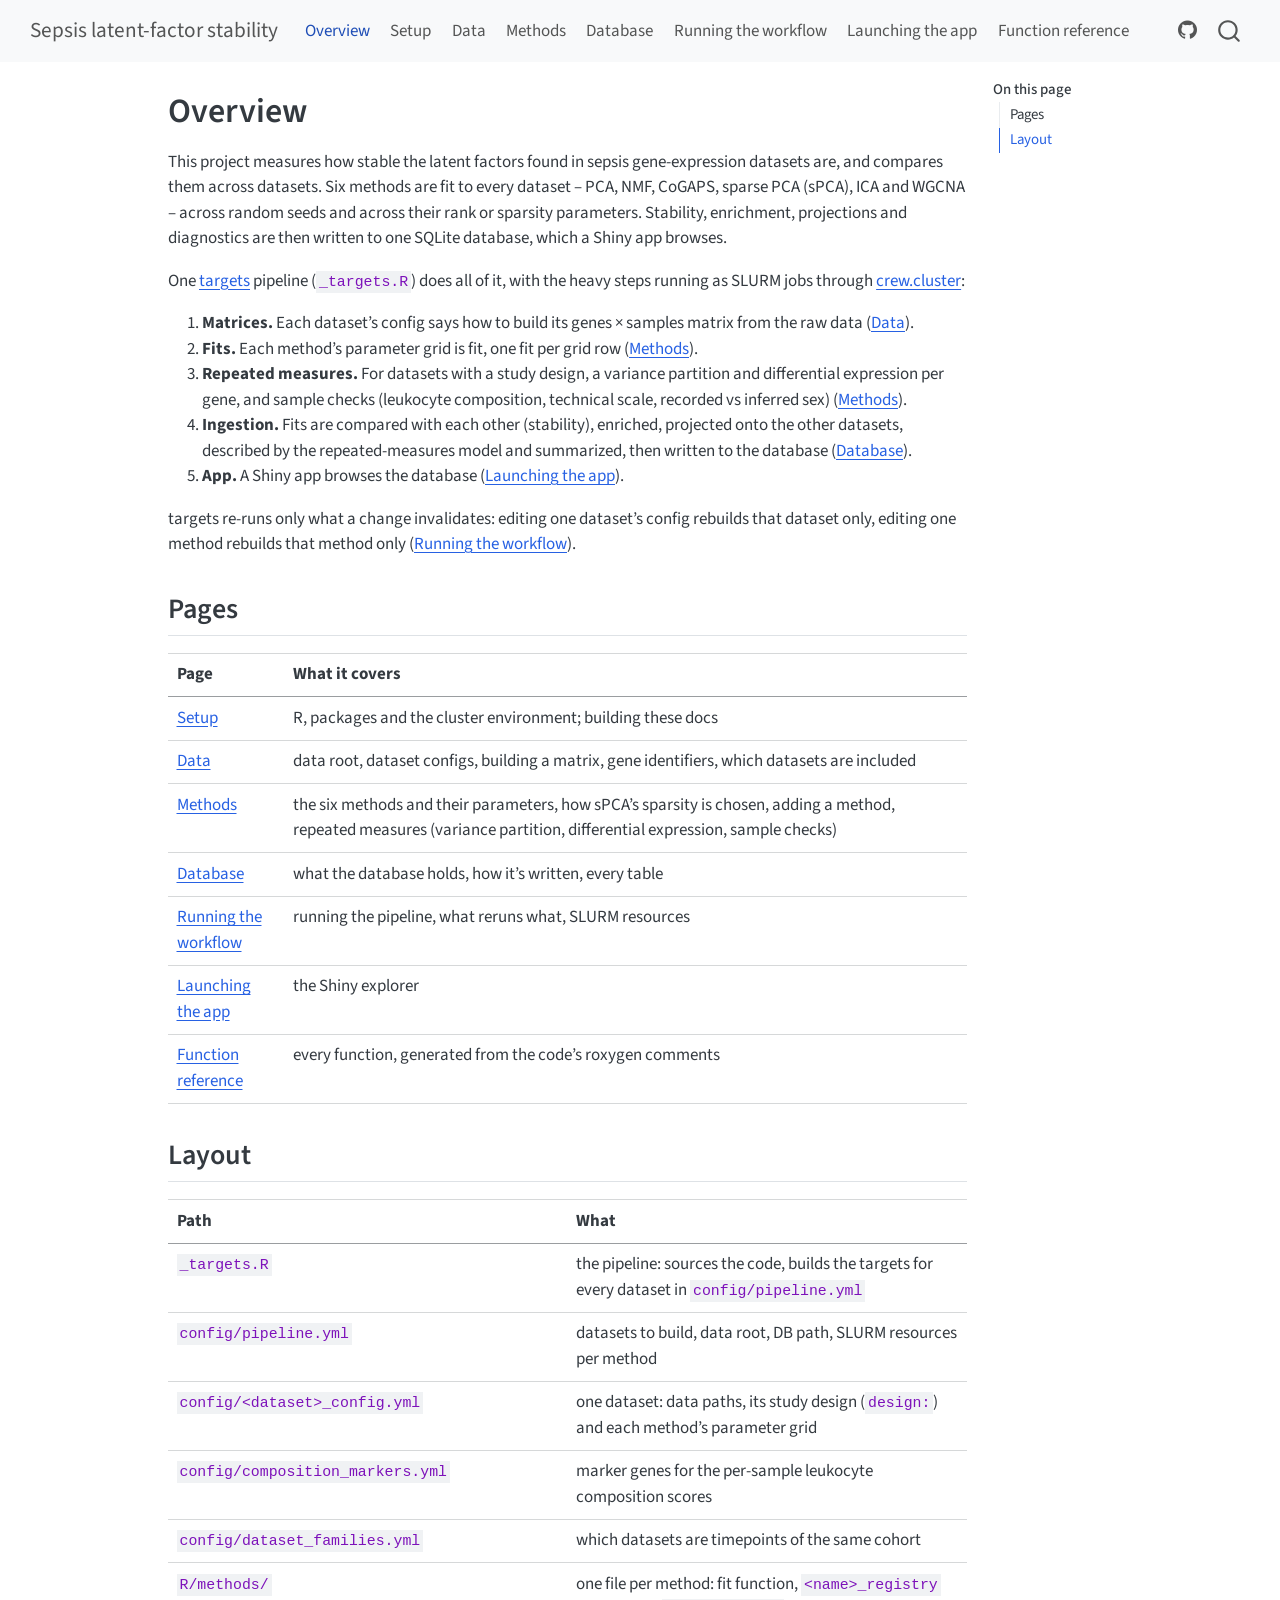
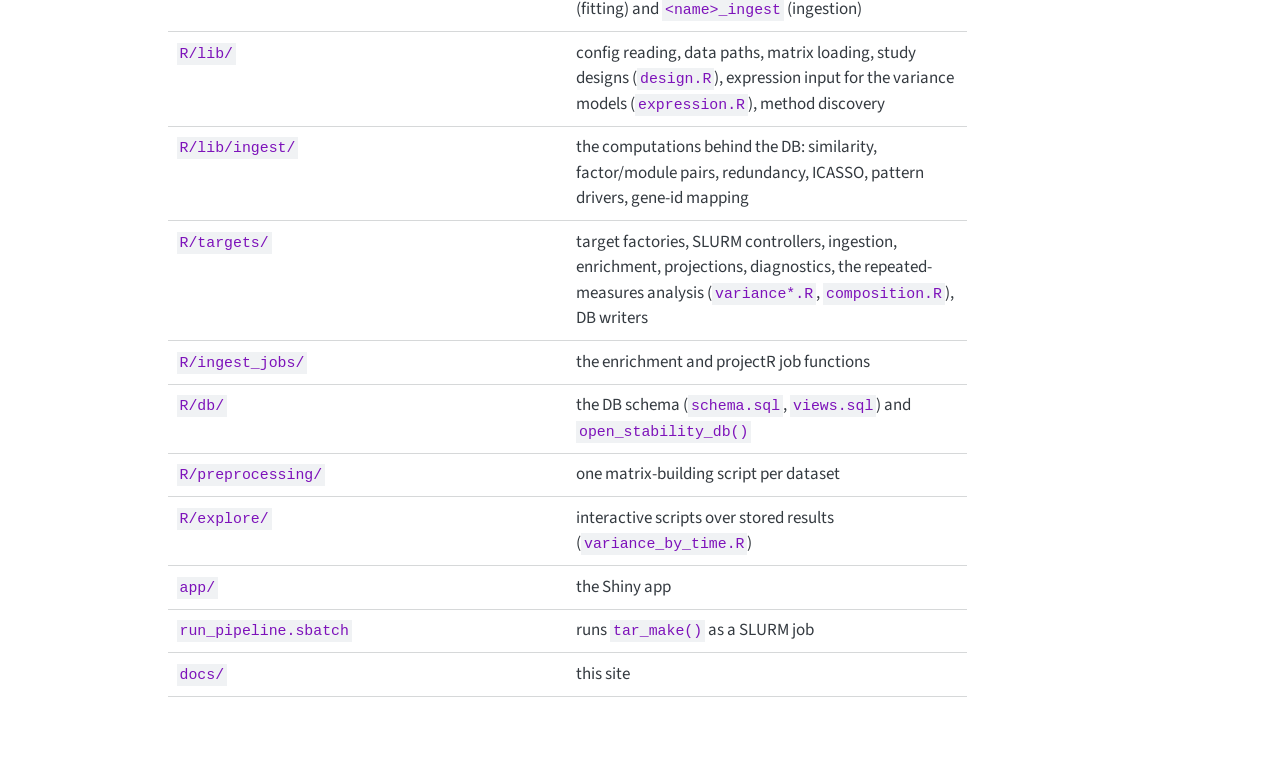
==== index.html @ 595297c4 "Built site for gh-pages" ====
<!DOCTYPE html>
<html xmlns="http://www.w3.org/1999/xhtml" lang="en" xml:lang="en"><head>

<meta charset="utf-8">
<meta name="generator" content="quarto-1.10.19">

<meta name="viewport" content="width=device-width, initial-scale=1.0, user-scalable=yes">


<title>Overview – Sepsis latent-factor stability</title>
<style>
/* Default styles provided by pandoc.
** See https://pandoc.org/MANUAL.html#variables-for-html for config info.
*/
span.smallcaps{font-variant: small-caps;}
div.columns{display: flex; gap: 1.5em;}
div.column{flex: auto;}
@media screen {
div.columns{gap: min(4vw, 1.5em);}
div.column{overflow-x: auto;}
}
div.hanging-indent{margin-left: 1.5em; text-indent: -1.5em;}
ul.task-list{list-style: none;}
ul.task-list li input[type="checkbox"] {
  width: 0.8em;
  margin: 0 0.8em 0.2em -1em; /* quarto-specific, see https://github.com/quarto-dev/quarto-cli/issues/4556 */ 
  vertical-align: middle;
}
</style>


<script src="site_libs/quarto-nav/quarto-nav.js"></script>
<script src="site_libs/quarto-nav/headroom.min.js"></script>
<script src="site_libs/clipboard/clipboard.min.js"></script>
<script src="site_libs/quarto-search/autocomplete.umd.js"></script>
<script src="site_libs/quarto-search/fuse.min.js"></script>
<script src="site_libs/quarto-search/quarto-search.js"></script>
<meta name="quarto:offset" content="./">
<script src="site_libs/quarto-html/quarto.js" type="module"></script>
<script src="site_libs/quarto-html/tabsets/tabsets.js" type="module"></script>
<script src="site_libs/quarto-html/popper.min.js"></script>
<script src="site_libs/quarto-html/tippy.umd.min.js"></script>
<script src="site_libs/quarto-html/anchor.min.js"></script>
<link href="site_libs/quarto-html/tippy.css" rel="stylesheet">
<link href="site_libs/quarto-html/quarto-syntax-highlighting-bf27225e3a48a9273f3daa8f8e829971.css" rel="stylesheet" id="quarto-text-highlighting-styles">
<script src="site_libs/bootstrap/bootstrap.min.js"></script>
<link href="site_libs/bootstrap/bootstrap-icons.css" rel="stylesheet">
<link href="site_libs/bootstrap/bootstrap-bdb270e355756caa14f105f278139700.min.css" rel="stylesheet" append-hash="true" id="quarto-bootstrap" data-mode="light">
<script id="quarto-search-options" type="application/json">{
  "location": "navbar",
  "copy-button": false,
  "collapse-after": 3,
  "panel-placement": "end",
  "type": "overlay",
  "limit": 50,
  "keyboard-shortcut": [
    "f",
    "/",
    "s"
  ],
  "show-item-context": false,
  "language": {
    "search-no-results-text": "No results",
    "search-matching-documents-text": "matching documents",
    "search-copy-link-title": "Copy link to search",
    "search-hide-matches-text": "Hide additional matches",
    "search-more-match-text": "more match in this document",
    "search-more-matches-text": "more matches in this document",
    "search-clear-button-title": "Clear",
    "search-text-placeholder": "",
    "search-detached-cancel-button-title": "Cancel",
    "search-submit-button-title": "Submit",
    "search-label": "Search"
  }
}</script>


</head>

<body class="nav-fixed quarto-light">

<div id="quarto-search-results"></div>
  <header id="quarto-header" class="headroom fixed-top">
    <nav class="navbar navbar-expand-lg " data-bs-theme="dark">
      <div class="navbar-container container-fluid">
      <div class="navbar-brand-container mx-auto">
    <a class="navbar-brand" href="./index.html">
    <span class="navbar-title">Sepsis latent-factor stability</span>
    </a>
  </div>
            <div id="quarto-search" class="" title="Search"></div>
          <button class="navbar-toggler" type="button" data-bs-toggle="collapse" data-bs-target="#navbarCollapse" aria-controls="navbarCollapse" role="menu" aria-expanded="false" aria-label="Toggle navigation" onclick="if (window.quartoToggleHeadroom) { window.quartoToggleHeadroom(); }">
  <span class="navbar-toggler-icon"></span>
</button>
          <div class="collapse navbar-collapse" id="navbarCollapse">
            <ul class="navbar-nav navbar-nav-scroll me-auto">
  <li class="nav-item">
    <a class="nav-link active" href="./index.html" aria-current="page"> 
<span class="menu-text">Overview</span></a>
  </li>  
  <li class="nav-item">
    <a class="nav-link" href="./setup.html"> 
<span class="menu-text">Setup</span></a>
  </li>  
  <li class="nav-item">
    <a class="nav-link" href="./data.html"> 
<span class="menu-text">Data</span></a>
  </li>  
  <li class="nav-item">
    <a class="nav-link" href="./methods.html"> 
<span class="menu-text">Methods</span></a>
  </li>  
  <li class="nav-item">
    <a class="nav-link" href="./database.html"> 
<span class="menu-text">Database</span></a>
  </li>  
  <li class="nav-item">
    <a class="nav-link" href="./workflow.html"> 
<span class="menu-text">Running the workflow</span></a>
  </li>  
  <li class="nav-item">
    <a class="nav-link" href="./app.html"> 
<span class="menu-text">Launching the app</span></a>
  </li>  
  <li class="nav-item">
    <a class="nav-link" href="./reference.html"> 
<span class="menu-text">Function reference</span></a>
  </li>  
</ul>
            <ul class="navbar-nav navbar-nav-scroll ms-auto">
  <li class="nav-item compact">
    <a class="nav-link" href="https://github.com/cmatKhan/sepsis_latent_factor_eda"> <i class="bi bi-github" role="img" aria-label="GitHub">
</i> 
<span class="menu-text"></span></a>
  </li>  
</ul>
          </div> <!-- /navcollapse -->
            <div class="quarto-navbar-tools">
</div>
      </div> <!-- /container-fluid -->
    </nav>
</header>
<!-- content -->
<div id="quarto-content" class="quarto-container page-columns page-rows-contents page-layout-article page-navbar">
<!-- sidebar -->
<!-- margin-sidebar -->
    <div id="quarto-margin-sidebar" class="sidebar margin-sidebar">
        <nav id="TOC" role="doc-toc" class="toc-active">
    <h2 id="toc-title">On this page</h2>
   
  <ul>
  <li><a href="#pages" id="toc-pages" class="nav-link active" data-scroll-target="#pages">Pages</a></li>
  <li><a href="#layout" id="toc-layout" class="nav-link" data-scroll-target="#layout">Layout</a></li>
  </ul>
</nav>
    </div>
<!-- main -->
<main class="content" id="quarto-document-content">

<header id="title-block-header" class="quarto-title-block default">
<div class="quarto-title">
<h1 class="title">Overview</h1>
</div>



<div class="quarto-title-meta">

    
  
    
  </div>
  


</header>


<p>This project measures how stable the latent factors found in sepsis gene-expression datasets are, and compares them across datasets. Six methods are fit to every dataset – PCA, NMF, CoGAPS, sparse PCA (sPCA), ICA and WGCNA – across random seeds and across their rank or sparsity parameters. Stability, enrichment, projections and diagnostics are then written to one SQLite database, which a Shiny app browses.</p>
<p>One <a href="https://books.ropensci.org/targets/">targets</a> pipeline (<code>_targets.R</code>) does all of it, with the heavy steps running as SLURM jobs through <a href="https://wlandau.github.io/crew.cluster/">crew.cluster</a>:</p>
<ol type="1">
<li><strong>Matrices.</strong> Each dataset’s config says how to build its genes × samples matrix from the raw data (<a href="./data.html">Data</a>).</li>
<li><strong>Fits.</strong> Each method’s parameter grid is fit, one fit per grid row (<a href="./methods.html">Methods</a>).</li>
<li><strong>Repeated measures.</strong> For datasets with a study design, a variance partition and differential expression per gene, and sample checks (leukocyte composition, technical scale, recorded vs inferred sex) (<a href="./methods.html">Methods</a>).</li>
<li><strong>Ingestion.</strong> Fits are compared with each other (stability), enriched, projected onto the other datasets, described by the repeated-measures model and summarized, then written to the database (<a href="./database.html">Database</a>).</li>
<li><strong>App.</strong> A Shiny app browses the database (<a href="./app.html">Launching the app</a>).</li>
</ol>
<p>targets re-runs only what a change invalidates: editing one dataset’s config rebuilds that dataset only, editing one method rebuilds that method only (<a href="./workflow.html">Running the workflow</a>).</p>
<section id="pages" class="level2">
<h2 class="anchored" data-anchor-id="pages">Pages</h2>
<table class="caption-top table">
<thead>
<tr class="header">
<th>Page</th>
<th>What it covers</th>
</tr>
</thead>
<tbody>
<tr class="odd">
<td><a href="./setup.html">Setup</a></td>
<td>R, packages and the cluster environment; building these docs</td>
</tr>
<tr class="even">
<td><a href="./data.html">Data</a></td>
<td>data root, dataset configs, building a matrix, gene identifiers, which datasets are included</td>
</tr>
<tr class="odd">
<td><a href="./methods.html">Methods</a></td>
<td>the six methods and their parameters, how sPCA’s sparsity is chosen, adding a method, repeated measures (variance partition, differential expression, sample checks)</td>
</tr>
<tr class="even">
<td><a href="./database.html">Database</a></td>
<td>what the database holds, how it’s written, every table</td>
</tr>
<tr class="odd">
<td><a href="./workflow.html">Running the workflow</a></td>
<td>running the pipeline, what reruns what, SLURM resources</td>
</tr>
<tr class="even">
<td><a href="./app.html">Launching the app</a></td>
<td>the Shiny explorer</td>
</tr>
<tr class="odd">
<td><a href="./reference.html">Function reference</a></td>
<td>every function, generated from the code’s roxygen comments</td>
</tr>
</tbody>
</table>
</section>
<section id="layout" class="level2">
<h2 class="anchored" data-anchor-id="layout">Layout</h2>
<table class="caption-top table">
<colgroup>
<col style="width: 50%">
<col style="width: 50%">
</colgroup>
<thead>
<tr class="header">
<th>Path</th>
<th>What</th>
</tr>
</thead>
<tbody>
<tr class="odd">
<td><code>_targets.R</code></td>
<td>the pipeline: sources the code, builds the targets for every dataset in <code>config/pipeline.yml</code></td>
</tr>
<tr class="even">
<td><code>config/pipeline.yml</code></td>
<td>datasets to build, data root, DB path, SLURM resources per method</td>
</tr>
<tr class="odd">
<td><code>config/&lt;dataset&gt;_config.yml</code></td>
<td>one dataset: data paths, its study design (<code>design:</code>) and each method’s parameter grid</td>
</tr>
<tr class="even">
<td><code>config/composition_markers.yml</code></td>
<td>marker genes for the per-sample leukocyte composition scores</td>
</tr>
<tr class="odd">
<td><code>config/dataset_families.yml</code></td>
<td>which datasets are timepoints of the same cohort</td>
</tr>
<tr class="even">
<td><code>R/methods/</code></td>
<td>one file per method: fit function, <code>&lt;name&gt;_registry</code> (fitting) and <code>&lt;name&gt;_ingest</code> (ingestion)</td>
</tr>
<tr class="odd">
<td><code>R/lib/</code></td>
<td>config reading, data paths, matrix loading, study designs (<code>design.R</code>), expression input for the variance models (<code>expression.R</code>), method discovery</td>
</tr>
<tr class="even">
<td><code>R/lib/ingest/</code></td>
<td>the computations behind the DB: similarity, factor/module pairs, redundancy, ICASSO, pattern drivers, gene-id mapping</td>
</tr>
<tr class="odd">
<td><code>R/targets/</code></td>
<td>target factories, SLURM controllers, ingestion, enrichment, projections, diagnostics, the repeated-measures analysis (<code>variance*.R</code>, <code>composition.R</code>), DB writers</td>
</tr>
<tr class="even">
<td><code>R/ingest_jobs/</code></td>
<td>the enrichment and projectR job functions</td>
</tr>
<tr class="odd">
<td><code>R/db/</code></td>
<td>the DB schema (<code>schema.sql</code>, <code>views.sql</code>) and <code>open_stability_db()</code></td>
</tr>
<tr class="even">
<td><code>R/preprocessing/</code></td>
<td>one matrix-building script per dataset</td>
</tr>
<tr class="odd">
<td><code>R/explore/</code></td>
<td>interactive scripts over stored results (<code>variance_by_time.R</code>)</td>
</tr>
<tr class="even">
<td><code>app/</code></td>
<td>the Shiny app</td>
</tr>
<tr class="odd">
<td><code>run_pipeline.sbatch</code></td>
<td>runs <code>tar_make()</code> as a SLURM job</td>
</tr>
<tr class="even">
<td><code>docs/</code></td>
<td>this site</td>
</tr>
</tbody>
</table>


</section>

</main> <!-- /main -->
<script id="quarto-html-after-body" type="application/javascript">
  window.document.addEventListener("DOMContentLoaded", function (event) {
    const icon = "";
    const anchorJS = new window.AnchorJS();
    anchorJS.options = {
      placement: 'right',
      icon: icon
    };
    anchorJS.add('.anchored');
    const isCodeAnnotation = (el) => {
      for (const clz of el.classList) {
        if (clz.startsWith('code-annotation-')) {                     
          return true;
        }
      }
      return false;
    }
    const onCopySuccess = function(e) {
      // button target
      const button = e.trigger;
      // don't keep focus
      button.blur();
      // flash "checked"
      button.classList.add('code-copy-button-checked');
      var currentTitle = button.getAttribute("title");
      button.setAttribute("title", "Copied!");
      let tooltip;
      if (window.bootstrap) {
        button.setAttribute("data-bs-toggle", "tooltip");
        button.setAttribute("data-bs-placement", "left");
        button.setAttribute("data-bs-title", "Copied!");
        tooltip = new bootstrap.Tooltip(button, 
          { trigger: "manual", 
            customClass: "code-copy-button-tooltip",
            offset: [0, -8]});
        tooltip.show();    
      }
      setTimeout(function() {
        if (tooltip) {
          tooltip.hide();
          button.removeAttribute("data-bs-title");
          button.removeAttribute("data-bs-toggle");
          button.removeAttribute("data-bs-placement");
        }
        button.setAttribute("title", currentTitle);
        button.classList.remove('code-copy-button-checked');
      }, 1000);
      // clear code selection
      e.clearSelection();
    }
    const getTextToCopy = function(trigger) {
      const outerScaffold = trigger.parentElement.cloneNode(true);
      const codeEl = outerScaffold.querySelector('code');
      for (const childEl of codeEl.children) {
        if (isCodeAnnotation(childEl)) {
          childEl.remove();
        }
      }
      return codeEl.innerText;
    }
    const clipboard = new window.ClipboardJS('.code-copy-button:not([data-in-quarto-modal])', {
      text: getTextToCopy
    });
    clipboard.on('success', onCopySuccess);
    if (window.document.getElementById('quarto-embedded-source-code-modal')) {
      const clipboardModal = new window.ClipboardJS('.code-copy-button[data-in-quarto-modal]', {
        text: getTextToCopy,
        container: window.document.getElementById('quarto-embedded-source-code-modal')
      });
      clipboardModal.on('success', onCopySuccess);
    }
      var localhostRegex = new RegExp(/^(?:http|https):\/\/localhost\:?[0-9]*\//);
      var mailtoRegex = new RegExp(/^mailto:/);
        var filterRegex = new RegExp("https:\/\/cmatkhan\.github\.io\/sepsis_latent_factor_eda\/");
      var isInternal = (href) => {
          return filterRegex.test(href) || localhostRegex.test(href) || mailtoRegex.test(href);
      }
      // Inspect non-navigation links and adorn them if external
     var links = window.document.querySelectorAll('a[href]:not(.nav-link):not(.navbar-brand):not(.toc-action):not(.sidebar-link):not(.sidebar-item-toggle):not(.pagination-link):not(.no-external):not([aria-hidden]):not(.dropdown-item):not(.quarto-navigation-tool):not(.about-link)');
      for (var i=0; i<links.length; i++) {
        const link = links[i];
        if (!isInternal(link.href)) {
          // undo the damage that might have been done by quarto-nav.js in the case of
          // links that we want to consider external
          if (link.dataset.originalHref !== undefined) {
            link.href = link.dataset.originalHref;
          }
        }
      }
    function tippyHover(el, contentFn, onTriggerFn, onUntriggerFn) {
      const config = {
        allowHTML: true,
        maxWidth: 500,
        delay: 100,
        arrow: false,
        appendTo: function(el) {
            return el.parentElement;
        },
        interactive: true,
        interactiveBorder: 10,
        theme: 'quarto',
        placement: 'bottom-start',
      };
      if (contentFn) {
        config.content = contentFn;
      }
      if (onTriggerFn) {
        config.onTrigger = onTriggerFn;
      }
      if (onUntriggerFn) {
        config.onUntrigger = onUntriggerFn;
      }
      window.tippy(el, config); 
    }
    const noterefs = window.document.querySelectorAll('a[role="doc-noteref"]');
    for (var i=0; i<noterefs.length; i++) {
      const ref = noterefs[i];
      tippyHover(ref, function() {
        // use id or data attribute instead here
        let href = ref.getAttribute('data-footnote-href') || ref.getAttribute('href');
        try { href = new URL(href).hash; } catch {}
        const id = href.replace(/^#\/?/, "");
        const note = window.document.getElementById(id);
        if (note) {
          return note.innerHTML;
        } else {
          return "";
        }
      });
    }
    const xrefs = window.document.querySelectorAll('a.quarto-xref');
    const processXRef = (id, note) => {
      // Strip column container classes
      const stripColumnClz = (el) => {
        el.classList.remove("page-full", "page-columns");
        if (el.children) {
          for (const child of el.children) {
            stripColumnClz(child);
          }
        }
      }
      stripColumnClz(note)
      if (id === null || id.startsWith('sec-')) {
        // Special case sections, only their first couple elements
        const container = document.createElement("div");
        if (note.children && note.children.length > 2) {
          container.appendChild(note.children[0].cloneNode(true));
          for (let i = 1; i < note.children.length; i++) {
            const child = note.children[i];
            if (child.tagName === "P" && child.innerText === "") {
              continue;
            } else {
              container.appendChild(child.cloneNode(true));
              break;
            }
          }
          if (window.Quarto?.typesetMath) {
            window.Quarto.typesetMath(container);
          }
          return container.innerHTML
        } else {
          if (window.Quarto?.typesetMath) {
            window.Quarto.typesetMath(note);
          }
          return note.innerHTML;
        }
      } else {
        // Remove any anchor links if they are present
        const anchorLink = note.querySelector('a.anchorjs-link');
        if (anchorLink) {
          anchorLink.remove();
        }
        if (window.Quarto?.typesetMath) {
          window.Quarto.typesetMath(note);
        }
        if (note.classList.contains("callout")) {
          return note.outerHTML;
        } else {
          return note.innerHTML;
        }
      }
    }
    for (var i=0; i<xrefs.length; i++) {
      const xref = xrefs[i];
      tippyHover(xref, undefined, function(instance) {
        instance.disable();
        let url = xref.getAttribute('href');
        let hash = undefined; 
        if (url.startsWith('#')) {
          hash = url;
        } else {
          try { hash = new URL(url).hash; } catch {}
        }
        if (hash) {
          const id = hash.replace(/^#\/?/, "");
          const note = window.document.getElementById(id);
          if (note !== null) {
            try {
              const html = processXRef(id, note.cloneNode(true));
              instance.setContent(html);
            } finally {
              instance.enable();
              instance.show();
            }
          } else {
            // See if we can fetch this
            fetch(url.split('#')[0])
            .then(res => res.text())
            .then(html => {
              const parser = new DOMParser();
              const htmlDoc = parser.parseFromString(html, "text/html");
              const note = htmlDoc.getElementById(id);
              if (note !== null) {
                const html = processXRef(id, note);
                instance.setContent(html);
              } 
            }).finally(() => {
              instance.enable();
              instance.show();
            });
          }
        } else {
          // See if we can fetch a full url (with no hash to target)
          // This is a special case and we should probably do some content thinning / targeting
          fetch(url)
          .then(res => res.text())
          .then(html => {
            const parser = new DOMParser();
            const htmlDoc = parser.parseFromString(html, "text/html");
            const note = htmlDoc.querySelector('main.content');
            if (note !== null) {
              // This should only happen for chapter cross references
              // (since there is no id in the URL)
              // remove the first header
              if (note.children.length > 0 && note.children[0].tagName === "HEADER") {
                note.children[0].remove();
              }
              const html = processXRef(null, note);
              instance.setContent(html);
            } 
          }).finally(() => {
            instance.enable();
            instance.show();
          });
        }
      }, function(instance) {
      });
    }
        let selectedAnnoteEl;
        const selectorForAnnotation = ( cell, annotation) => {
          let cellAttr = 'data-code-cell="' + cell + '"';
          let lineAttr = 'data-code-annotation="' +  annotation + '"';
          const selector = 'span[' + cellAttr + '][' + lineAttr + ']';
          return selector;
        }
        const selectCodeLines = (annoteEl) => {
          const doc = window.document;
          const targetCell = annoteEl.getAttribute("data-target-cell");
          const targetAnnotation = annoteEl.getAttribute("data-target-annotation");
          const annoteSpan = window.document.querySelector(selectorForAnnotation(targetCell, targetAnnotation));
          const lines = annoteSpan.getAttribute("data-code-lines").split(",");
          const lineIds = lines.map((line) => {
            return targetCell + "-" + line;
          })
          let top = null;
          let height = null;
          let parent = null;
          if (lineIds.length > 0) {
              //compute the position of the single el (top and bottom and make a div)
              const el = window.document.getElementById(lineIds[0]);
              top = el.offsetTop;
              height = el.offsetHeight;
              parent = el.parentElement.parentElement;
            if (lineIds.length > 1) {
              const lastEl = window.document.getElementById(lineIds[lineIds.length - 1]);
              const bottom = lastEl.offsetTop + lastEl.offsetHeight;
              height = bottom - top;
            }
            if (top !== null && height !== null && parent !== null) {
              // cook up a div (if necessary) and position it 
              let div = window.document.getElementById("code-annotation-line-highlight");
              if (div === null) {
                div = window.document.createElement("div");
                div.setAttribute("id", "code-annotation-line-highlight");
                div.style.position = 'absolute';
                parent.appendChild(div);
              }
              div.style.top = top - 2 + "px";
              div.style.height = height + 4 + "px";
              div.style.left = 0;
              let gutterDiv = window.document.getElementById("code-annotation-line-highlight-gutter");
              if (gutterDiv === null) {
                gutterDiv = window.document.createElement("div");
                gutterDiv.setAttribute("id", "code-annotation-line-highlight-gutter");
                gutterDiv.style.position = 'absolute';
                const codeCell = window.document.getElementById(targetCell);
                const gutter = codeCell.querySelector('.code-annotation-gutter');
                gutter.appendChild(gutterDiv);
              }
              gutterDiv.style.top = top - 2 + "px";
              gutterDiv.style.height = height + 4 + "px";
            }
            selectedAnnoteEl = annoteEl;
          }
        };
        const unselectCodeLines = () => {
          const elementsIds = ["code-annotation-line-highlight", "code-annotation-line-highlight-gutter"];
          elementsIds.forEach((elId) => {
            const div = window.document.getElementById(elId);
            if (div) {
              div.remove();
            }
          });
          selectedAnnoteEl = undefined;
        };
          // Handle positioning of the toggle
      window.addEventListener(
        "resize",
        throttle(() => {
          elRect = undefined;
          if (selectedAnnoteEl) {
            selectCodeLines(selectedAnnoteEl);
          }
        }, 10)
      );
      function throttle(fn, ms) {
      let throttle = false;
      let timer;
        return (...args) => {
          if(!throttle) { // first call gets through
              fn.apply(this, args);
              throttle = true;
          } else { // all the others get throttled
              if(timer) clearTimeout(timer); // cancel #2
              timer = setTimeout(() => {
                fn.apply(this, args);
                timer = throttle = false;
              }, ms);
          }
        };
      }
        // Attach click handler to the DT
        const annoteDls = window.document.querySelectorAll('dt[data-target-cell]');
        for (const annoteDlNode of annoteDls) {
          annoteDlNode.addEventListener('click', (event) => {
            const clickedEl = event.target;
            if (clickedEl !== selectedAnnoteEl) {
              unselectCodeLines();
              const activeEl = window.document.querySelector('dt[data-target-cell].code-annotation-active');
              if (activeEl) {
                activeEl.classList.remove('code-annotation-active');
              }
              selectCodeLines(clickedEl);
              clickedEl.classList.add('code-annotation-active');
            } else {
              // Unselect the line
              unselectCodeLines();
              clickedEl.classList.remove('code-annotation-active');
            }
          });
        }
    const findCites = (el) => {
      const parentEl = el.parentElement;
      if (parentEl) {
        const cites = parentEl.dataset.cites;
        if (cites) {
          return {
            el,
            cites: cites.split(' ')
          };
        } else {
          return findCites(el.parentElement)
        }
      } else {
        return undefined;
      }
    };
    var bibliorefs = window.document.querySelectorAll('a[role="doc-biblioref"]');
    for (var i=0; i<bibliorefs.length; i++) {
      const ref = bibliorefs[i];
      const citeInfo = findCites(ref);
      if (citeInfo) {
        tippyHover(citeInfo.el, function() {
          var popup = window.document.createElement('div');
          citeInfo.cites.forEach(function(cite) {
            var citeDiv = window.document.createElement('div');
            citeDiv.classList.add('hanging-indent');
            citeDiv.classList.add('csl-entry');
            var biblioDiv = window.document.getElementById('ref-' + cite);
            if (biblioDiv) {
              citeDiv.innerHTML = biblioDiv.innerHTML;
            }
            popup.appendChild(citeDiv);
          });
          return popup.innerHTML;
        });
      }
    }
  });
  </script>
</div> <!-- /content -->




</body></html>
---- site_libs/quarto-html/tippy.css ----
.tippy-box[data-animation=fade][data-state=hidden]{opacity:0}[data-tippy-root]{max-width:calc(100vw - 10px)}.tippy-box{position:relative;background-color:#333;color:#fff;border-radius:4px;font-size:14px;line-height:1.4;white-space:normal;outline:0;transition-property:transform,visibility,opacity}.tippy-box[data-placement^=top]>.tippy-arrow{bottom:0}.tippy-box[data-placement^=top]>.tippy-arrow:before{bottom:-7px;left:0;border-width:8px 8px 0;border-top-color:initial;transform-origin:center top}.tippy-box[data-placement^=bottom]>.tippy-arrow{top:0}.tippy-box[data-placement^=bottom]>.tippy-arrow:before{top:-7px;left:0;border-width:0 8px 8px;border-bottom-color:initial;transform-origin:center bottom}.tippy-box[data-placement^=left]>.tippy-arrow{right:0}.tippy-box[data-placement^=left]>.tippy-arrow:before{border-width:8px 0 8px 8px;border-left-color:initial;right:-7px;transform-origin:center left}.tippy-box[data-placement^=right]>.tippy-arrow{left:0}.tippy-box[data-placement^=right]>.tippy-arrow:before{left:-7px;border-width:8px 8px 8px 0;border-right-color:initial;transform-origin:center right}.tippy-box[data-inertia][data-state=visible]{transition-timing-function:cubic-bezier(.54,1.5,.38,1.11)}.tippy-arrow{width:16px;height:16px;color:#333}.tippy-arrow:before{content:"";position:absolute;border-color:transparent;border-style:solid}.tippy-content{position:relative;padding:5px 9px;z-index:1}
---- site_libs/quarto-html/quarto-syntax-highlighting-bf27225e3a48a9273f3daa8f8e829971.css ----
/* quarto syntax highlight colors */
:root {
  --quarto-hl-ot-color: #003B4F;
  --quarto-hl-at-color: #657422;
  --quarto-hl-ss-color: #20794D;
  --quarto-hl-an-color: #5E5E5E;
  --quarto-hl-fu-color: #4758AB;
  --quarto-hl-st-color: #20794D;
  --quarto-hl-cf-color: #003B4F;
  --quarto-hl-op-color: #5E5E5E;
  --quarto-hl-er-color: #AD0000;
  --quarto-hl-bn-color: #AD0000;
  --quarto-hl-al-color: #AD0000;
  --quarto-hl-va-color: #111111;
  --quarto-hl-bu-color: inherit;
  --quarto-hl-ex-color: inherit;
  --quarto-hl-pp-color: #AD0000;
  --quarto-hl-in-color: #5E5E5E;
  --quarto-hl-vs-color: #20794D;
  --quarto-hl-wa-color: #5E5E5E;
  --quarto-hl-do-color: #5E5E5E;
  --quarto-hl-im-color: #00769E;
  --quarto-hl-ch-color: #20794D;
  --quarto-hl-dt-color: #AD0000;
  --quarto-hl-fl-color: #AD0000;
  --quarto-hl-co-color: #5E5E5E;
  --quarto-hl-cv-color: #5E5E5E;
  --quarto-hl-cn-color: #8f5902;
  --quarto-hl-sc-color: #5E5E5E;
  --quarto-hl-dv-color: #AD0000;
  --quarto-hl-kw-color: #003B4F;
}

/* other quarto variables */
:root {
  --quarto-font-monospace: SFMono-Regular, Menlo, Monaco, Consolas, "Liberation Mono", "Courier New", monospace;
}

/* syntax highlight based on Pandoc's rules */
pre > code.sourceCode > span {
  color: #003B4F;
}

code.sourceCode > span {
  color: #003B4F;
}

div.sourceCode,
div.sourceCode pre.sourceCode {
  color: #003B4F;
}

/* Normal */
code span {
  color: #003B4F;
}

/* Alert */
code span.al {
  color: #AD0000;
  font-style: inherit;
}

/* Annotation */
code span.an {
  color: #5E5E5E;
  font-style: inherit;
}

/* Attribute */
code span.at {
  color: #657422;
  font-style: inherit;
}

/* BaseN */
code span.bn {
  color: #AD0000;
  font-style: inherit;
}

/* BuiltIn */
code span.bu {
  font-style: inherit;
}

/* ControlFlow */
code span.cf {
  color: #003B4F;
  font-weight: bold;
  font-style: inherit;
}

/* Char */
code span.ch {
  color: #20794D;
  font-style: inherit;
}

/* Constant */
code span.cn {
  color: #8f5902;
  font-style: inherit;
}

/* Comment */
code span.co {
  color: #5E5E5E;
  font-style: inherit;
}

/* CommentVar */
code span.cv {
  color: #5E5E5E;
  font-style: italic;
}

/* Documentation */
code span.do {
  color: #5E5E5E;
  font-style: italic;
}

/* DataType */
code span.dt {
  color: #AD0000;
  font-style: inherit;
}

/* DecVal */
code span.dv {
  color: #AD0000;
  font-style: inherit;
}

/* Error */
code span.er {
  color: #AD0000;
  font-style: inherit;
}

/* Extension */
code span.ex {
  font-style: inherit;
}

/* Float */
code span.fl {
  color: #AD0000;
  font-style: inherit;
}

/* Function */
code span.fu {
  color: #4758AB;
  font-style: inherit;
}

/* Import */
code span.im {
  color: #00769E;
  font-style: inherit;
}

/* Information */
code span.in {
  color: #5E5E5E;
  font-style: inherit;
}

/* Keyword */
code span.kw {
  color: #003B4F;
  font-weight: bold;
  font-style: inherit;
}

/* Operator */
code span.op {
  color: #5E5E5E;
  font-style: inherit;
}

/* Other */
code span.ot {
  color: #003B4F;
  font-style: inherit;
}

/* Preprocessor */
code span.pp {
  color: #AD0000;
  font-style: inherit;
}

/* SpecialChar */
code span.sc {
  color: #5E5E5E;
  font-style: inherit;
}

/* SpecialString */
code span.ss {
  color: #20794D;
  font-style: inherit;
}

/* String */
code span.st {
  color: #20794D;
  font-style: inherit;
}

/* Variable */
code span.va {
  color: #111111;
  font-style: inherit;
}

/* VerbatimString */
code span.vs {
  color: #20794D;
  font-style: inherit;
}

/* Warning */
code span.wa {
  color: #5E5E5E;
  font-style: italic;
}

.prevent-inlining {
  content: "</";
}

/*# sourceMappingURL=8be38f48d34c45af72792cbd699585e7.css.map */
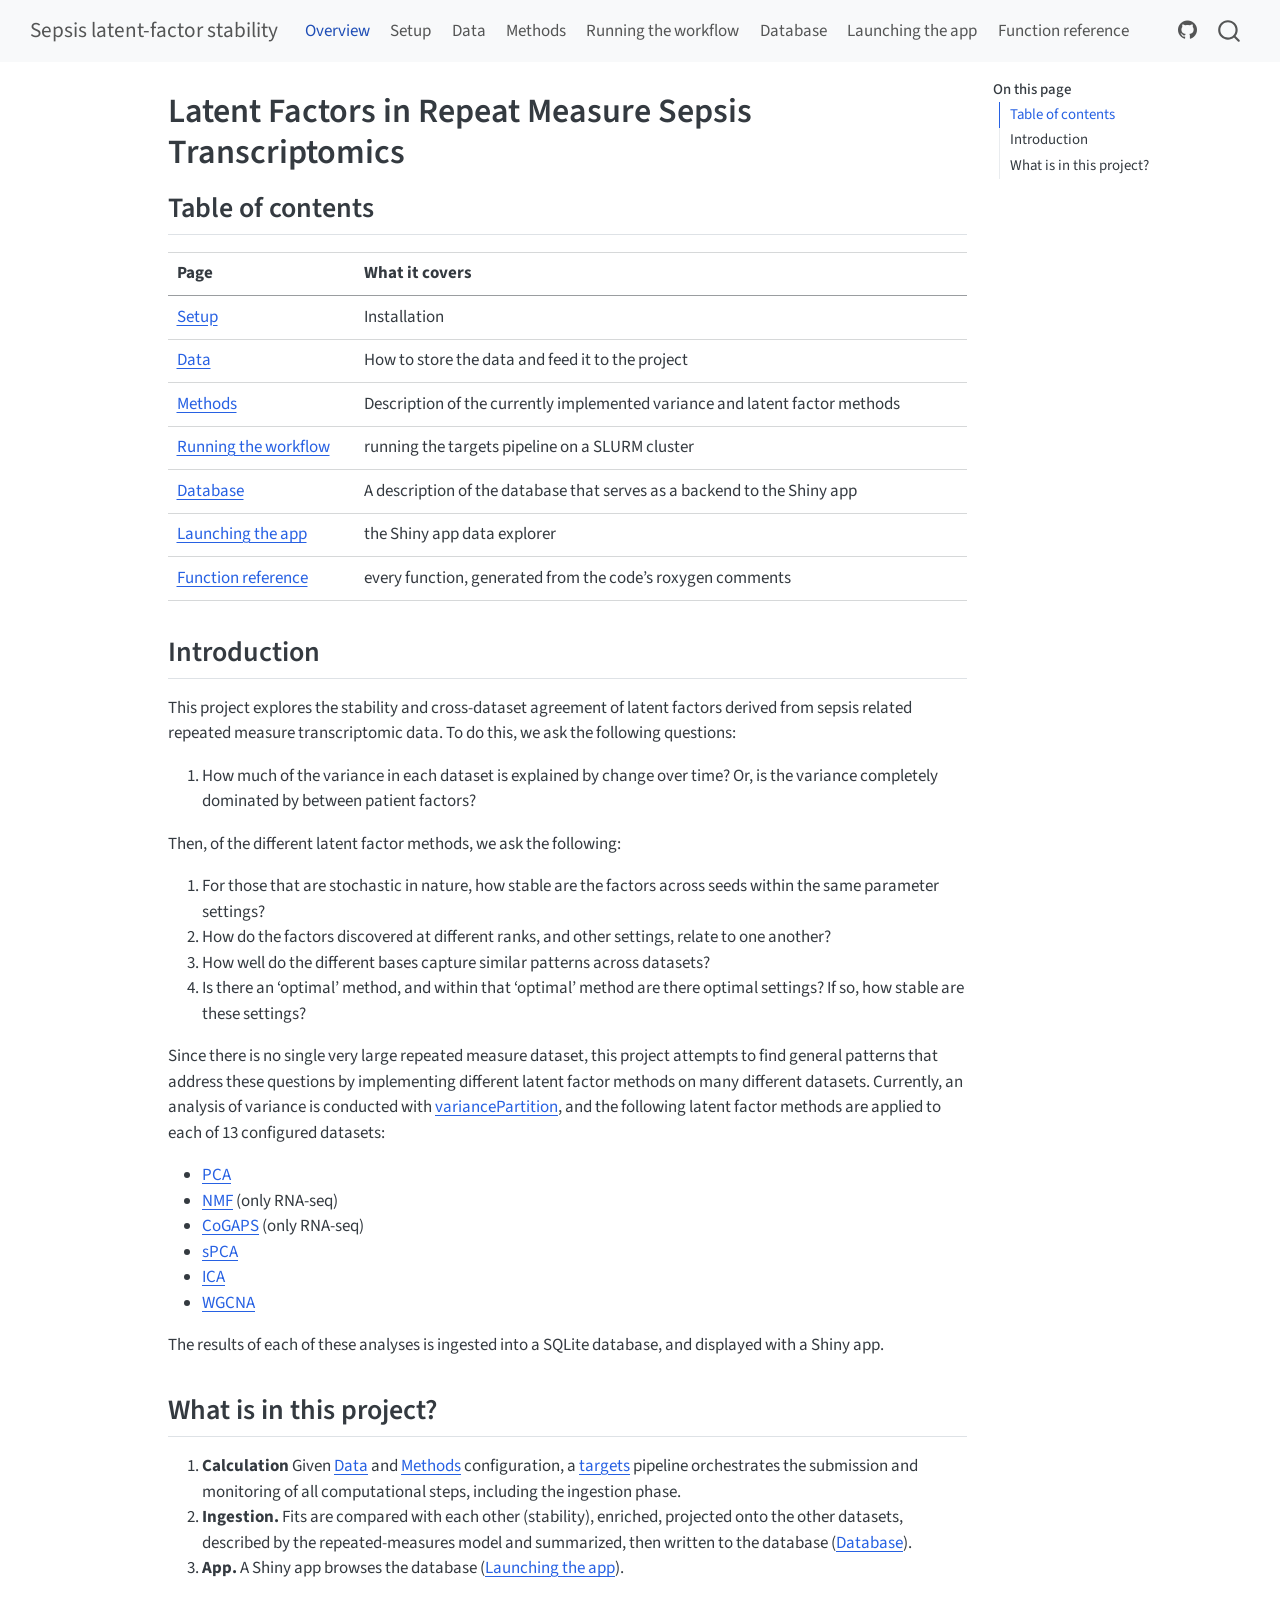
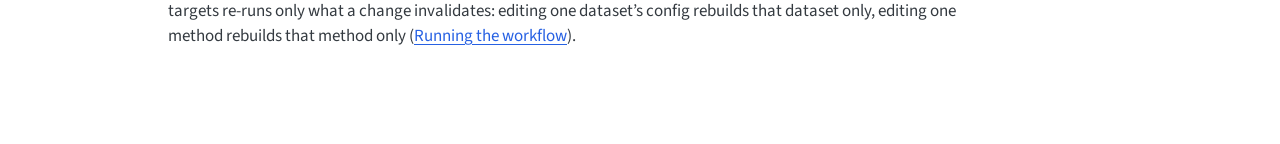
==== commit 5ca50ffd: "Built site for gh-pages" ====
--- a/index.html
+++ b/index.html
@@ -7,7 +7,7 @@
 <meta name="viewport" content="width=device-width, initial-scale=1.0, user-scalable=yes">
 
 
-<title>Overview – Sepsis latent-factor stability</title>
+<title>Latent Factors in Repeat Measure Sepsis Transcriptomics – Sepsis latent-factor stability</title>
 <style>
 /* Default styles provided by pandoc.
 ** See https://pandoc.org/MANUAL.html#variables-for-html for config info.
@@ -45,7 +45,7 @@
 <link href="site_libs/quarto-html/quarto-syntax-highlighting-bf27225e3a48a9273f3daa8f8e829971.css" rel="stylesheet" id="quarto-text-highlighting-styles">
 <script src="site_libs/bootstrap/bootstrap.min.js"></script>
 <link href="site_libs/bootstrap/bootstrap-icons.css" rel="stylesheet">
-<link href="site_libs/bootstrap/bootstrap-bdb270e355756caa14f105f278139700.min.css" rel="stylesheet" append-hash="true" id="quarto-bootstrap" data-mode="light">
+<link href="site_libs/bootstrap/bootstrap-55617497126496852ff9f5a59253c640.min.css" rel="stylesheet" append-hash="true" id="quarto-bootstrap" data-mode="light">
 <script id="quarto-search-options" type="application/json">{
   "location": "navbar",
   "copy-button": false,
@@ -111,12 +111,12 @@
 <span class="menu-text">Methods</span></a>
   </li>  
   <li class="nav-item">
+    <a class="nav-link" href="./workflow.html"> 
+<span class="menu-text">Running the workflow</span></a>
+  </li>  
+  <li class="nav-item">
     <a class="nav-link" href="./database.html"> 
 <span class="menu-text">Database</span></a>
-  </li>  
-  <li class="nav-item">
-    <a class="nav-link" href="./workflow.html"> 
-<span class="menu-text">Running the workflow</span></a>
   </li>  
   <li class="nav-item">
     <a class="nav-link" href="./app.html"> 
@@ -149,8 +149,9 @@
     <h2 id="toc-title">On this page</h2>
    
   <ul>
-  <li><a href="#pages" id="toc-pages" class="nav-link active" data-scroll-target="#pages">Pages</a></li>
-  <li><a href="#layout" id="toc-layout" class="nav-link" data-scroll-target="#layout">Layout</a></li>
+  <li><a href="#table-of-contents" id="toc-table-of-contents" class="nav-link active" data-scroll-target="#table-of-contents">Table of contents</a></li>
+  <li><a href="#introduction" id="toc-introduction" class="nav-link" data-scroll-target="#introduction">Introduction</a></li>
+  <li><a href="#what-is-in-this-project" id="toc-what-is-in-this-project" class="nav-link" data-scroll-target="#what-is-in-this-project">What is in this project?</a></li>
   </ul>
 </nav>
     </div>
@@ -159,7 +160,7 @@
 
 <header id="title-block-header" class="quarto-title-block default">
 <div class="quarto-title">
-<h1 class="title">Overview</h1>
+<h1 class="title">Latent Factors in Repeat Measure Sepsis Transcriptomics</h1>
 </div>
 
 
@@ -176,18 +177,8 @@
 </header>
 
 
-<p>This project measures how stable the latent factors found in sepsis gene-expression datasets are, and compares them across datasets. Six methods are fit to every dataset – PCA, NMF, CoGAPS, sparse PCA (sPCA), ICA and WGCNA – across random seeds and across their rank or sparsity parameters. Stability, enrichment, projections and diagnostics are then written to one SQLite database, which a Shiny app browses.</p>
-<p>One <a href="https://books.ropensci.org/targets/">targets</a> pipeline (<code>_targets.R</code>) does all of it, with the heavy steps running as SLURM jobs through <a href="https://wlandau.github.io/crew.cluster/">crew.cluster</a>:</p>
-<ol type="1">
-<li><strong>Matrices.</strong> Each dataset’s config says how to build its genes × samples matrix from the raw data (<a href="./data.html">Data</a>).</li>
-<li><strong>Fits.</strong> Each method’s parameter grid is fit, one fit per grid row (<a href="./methods.html">Methods</a>).</li>
-<li><strong>Repeated measures.</strong> For datasets with a study design, a variance partition and differential expression per gene, and sample checks (leukocyte composition, technical scale, recorded vs inferred sex) (<a href="./methods.html">Methods</a>).</li>
-<li><strong>Ingestion.</strong> Fits are compared with each other (stability), enriched, projected onto the other datasets, described by the repeated-measures model and summarized, then written to the database (<a href="./database.html">Database</a>).</li>
-<li><strong>App.</strong> A Shiny app browses the database (<a href="./app.html">Launching the app</a>).</li>
-</ol>
-<p>targets re-runs only what a change invalidates: editing one dataset’s config rebuilds that dataset only, editing one method rebuilds that method only (<a href="./workflow.html">Running the workflow</a>).</p>
-<section id="pages" class="level2">
-<h2 class="anchored" data-anchor-id="pages">Pages</h2>
+<section id="table-of-contents" class="level2">
+<h2 class="anchored" data-anchor-id="table-of-contents">Table of contents</h2>
 <table class="caption-top table">
 <thead>
 <tr class="header">
@@ -198,27 +189,27 @@
 <tbody>
 <tr class="odd">
 <td><a href="./setup.html">Setup</a></td>
-<td>R, packages and the cluster environment; building these docs</td>
+<td>Installation</td>
 </tr>
 <tr class="even">
 <td><a href="./data.html">Data</a></td>
-<td>data root, dataset configs, building a matrix, gene identifiers, which datasets are included</td>
+<td>How to store the data and feed it to the project</td>
 </tr>
 <tr class="odd">
 <td><a href="./methods.html">Methods</a></td>
-<td>the six methods and their parameters, how sPCA’s sparsity is chosen, adding a method, repeated measures (variance partition, differential expression, sample checks)</td>
+<td>Description of the currently implemented variance and latent factor methods</td>
 </tr>
 <tr class="even">
+<td><a href="./workflow.html">Running the workflow</a></td>
+<td>running the targets pipeline on a SLURM cluster</td>
+</tr>
+<tr class="odd">
 <td><a href="./database.html">Database</a></td>
-<td>what the database holds, how it’s written, every table</td>
-</tr>
-<tr class="odd">
-<td><a href="./workflow.html">Running the workflow</a></td>
-<td>running the pipeline, what reruns what, SLURM resources</td>
+<td>A description of the database that serves as a backend to the Shiny app</td>
 </tr>
 <tr class="even">
 <td><a href="./app.html">Launching the app</a></td>
-<td>the Shiny explorer</td>
+<td>the Shiny app data explorer</td>
 </tr>
 <tr class="odd">
 <td><a href="./reference.html">Function reference</a></td>
@@ -227,86 +218,38 @@
 </tbody>
 </table>
 </section>
-<section id="layout" class="level2">
-<h2 class="anchored" data-anchor-id="layout">Layout</h2>
-<table class="caption-top table">
-<colgroup>
-<col style="width: 50%">
-<col style="width: 50%">
-</colgroup>
-<thead>
-<tr class="header">
-<th>Path</th>
-<th>What</th>
-</tr>
-</thead>
-<tbody>
-<tr class="odd">
-<td><code>_targets.R</code></td>
-<td>the pipeline: sources the code, builds the targets for every dataset in <code>config/pipeline.yml</code></td>
-</tr>
-<tr class="even">
-<td><code>config/pipeline.yml</code></td>
-<td>datasets to build, data root, DB path, SLURM resources per method</td>
-</tr>
-<tr class="odd">
-<td><code>config/&lt;dataset&gt;_config.yml</code></td>
-<td>one dataset: data paths, its study design (<code>design:</code>) and each method’s parameter grid</td>
-</tr>
-<tr class="even">
-<td><code>config/composition_markers.yml</code></td>
-<td>marker genes for the per-sample leukocyte composition scores</td>
-</tr>
-<tr class="odd">
-<td><code>config/dataset_families.yml</code></td>
-<td>which datasets are timepoints of the same cohort</td>
-</tr>
-<tr class="even">
-<td><code>R/methods/</code></td>
-<td>one file per method: fit function, <code>&lt;name&gt;_registry</code> (fitting) and <code>&lt;name&gt;_ingest</code> (ingestion)</td>
-</tr>
-<tr class="odd">
-<td><code>R/lib/</code></td>
-<td>config reading, data paths, matrix loading, study designs (<code>design.R</code>), expression input for the variance models (<code>expression.R</code>), method discovery</td>
-</tr>
-<tr class="even">
-<td><code>R/lib/ingest/</code></td>
-<td>the computations behind the DB: similarity, factor/module pairs, redundancy, ICASSO, pattern drivers, gene-id mapping</td>
-</tr>
-<tr class="odd">
-<td><code>R/targets/</code></td>
-<td>target factories, SLURM controllers, ingestion, enrichment, projections, diagnostics, the repeated-measures analysis (<code>variance*.R</code>, <code>composition.R</code>), DB writers</td>
-</tr>
-<tr class="even">
-<td><code>R/ingest_jobs/</code></td>
-<td>the enrichment and projectR job functions</td>
-</tr>
-<tr class="odd">
-<td><code>R/db/</code></td>
-<td>the DB schema (<code>schema.sql</code>, <code>views.sql</code>) and <code>open_stability_db()</code></td>
-</tr>
-<tr class="even">
-<td><code>R/preprocessing/</code></td>
-<td>one matrix-building script per dataset</td>
-</tr>
-<tr class="odd">
-<td><code>R/explore/</code></td>
-<td>interactive scripts over stored results (<code>variance_by_time.R</code>)</td>
-</tr>
-<tr class="even">
-<td><code>app/</code></td>
-<td>the Shiny app</td>
-</tr>
-<tr class="odd">
-<td><code>run_pipeline.sbatch</code></td>
-<td>runs <code>tar_make()</code> as a SLURM job</td>
-</tr>
-<tr class="even">
-<td><code>docs/</code></td>
-<td>this site</td>
-</tr>
-</tbody>
-</table>
+<section id="introduction" class="level2">
+<h2 class="anchored" data-anchor-id="introduction">Introduction</h2>
+<p>This project explores the stability and cross-dataset agreement of latent factors derived from sepsis related repeated measure transcriptomic data. To do this, we ask the following questions:</p>
+<ol type="1">
+<li>How much of the variance in each dataset is explained by change over time? Or, is the variance completely dominated by between patient factors?</li>
+</ol>
+<p>Then, of the different latent factor methods, we ask the following:</p>
+<ol type="1">
+<li>For those that are stochastic in nature, how stable are the factors across seeds within the same parameter settings?</li>
+<li>How do the factors discovered at different ranks, and other settings, relate to one another?</li>
+<li>How well do the different bases capture similar patterns across datasets?</li>
+<li>Is there an ‘optimal’ method, and within that ‘optimal’ method are there optimal settings? If so, how stable are these settings?</li>
+</ol>
+<p>Since there is no single very large repeated measure dataset, this project attempts to find general patterns that address these questions by implementing different latent factor methods on many different datasets. Currently, an analysis of variance is conducted with <a href="https://bioconductor.org/packages/release/bioc/html/variancePartition.html">variancePartition</a>, and the following latent factor methods are applied to each of 13 configured datasets:</p>
+<ul>
+<li><a href="./methods.html#pca-one-fit-per-dataset">PCA</a></li>
+<li><a href="./methods.html#the-methods-and-their-parameters">NMF</a> (only RNA-seq)</li>
+<li><a href="./methods.html#the-methods-and-their-parameters">CoGAPS</a> (only RNA-seq)</li>
+<li><a href="./methods.html#spca-choosing-the-sparsity">sPCA</a></li>
+<li><a href="./methods.html#ica-icasso-and-kurtosis">ICA</a></li>
+<li><a href="./methods.html#wgcna-one-network-over-all-genes">WGCNA</a></li>
+</ul>
+<p>The results of each of these analyses is ingested into a SQLite database, and displayed with a Shiny app.</p>
+</section>
+<section id="what-is-in-this-project" class="level2">
+<h2 class="anchored" data-anchor-id="what-is-in-this-project">What is in this project?</h2>
+<ol type="1">
+<li><strong>Calculation</strong> Given <a href="./data.html">Data</a> and <a href="./methods.html">Methods</a> configuration, a <a href="https://books.ropensci.org/targets/">targets</a> pipeline orchestrates the submission and monitoring of all computational steps, including the ingestion phase.</li>
+<li><strong>Ingestion.</strong> Fits are compared with each other (stability), enriched, projected onto the other datasets, described by the repeated-measures model and summarized, then written to the database (<a href="./database.html">Database</a>).</li>
+<li><strong>App.</strong> A Shiny app browses the database (<a href="./app.html">Launching the app</a>).</li>
+</ol>
+<p>targets re-runs only what a change invalidates: editing one dataset’s config rebuilds that dataset only, editing one method rebuilds that method only (<a href="./workflow.html">Running the workflow</a>).</p>
 
 
 </section>
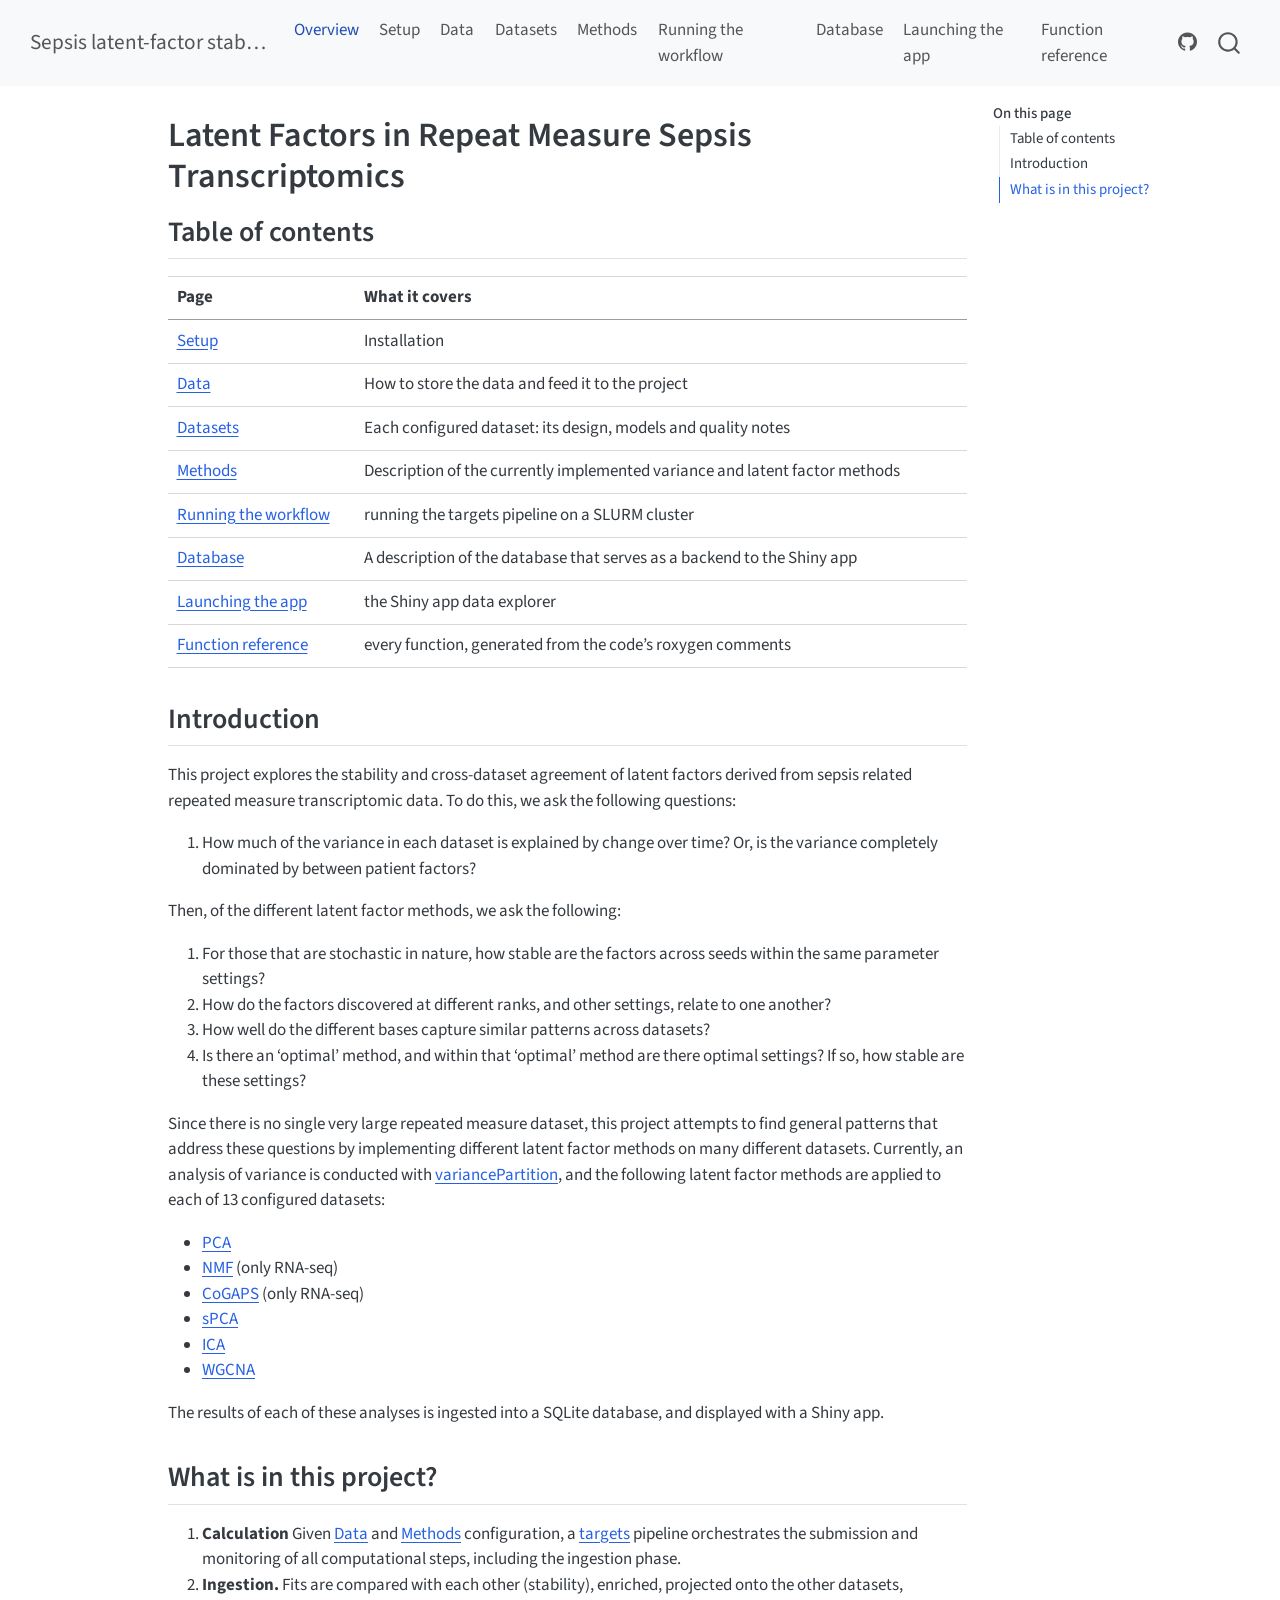
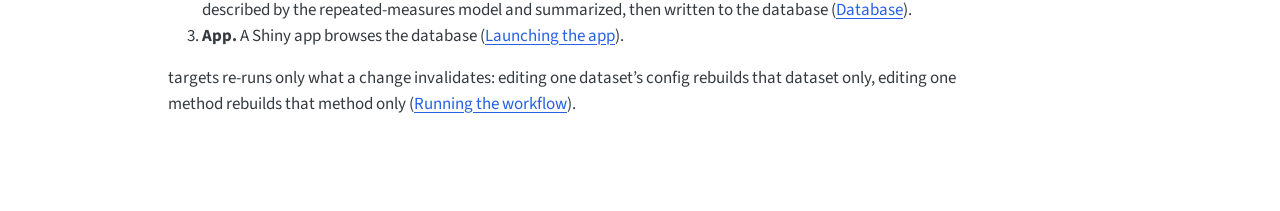
==== commit bea0d313: "Built site for gh-pages" ====
--- a/index.html
+++ b/index.html
@@ -107,6 +107,10 @@
 <span class="menu-text">Data</span></a>
   </li>  
   <li class="nav-item">
+    <a class="nav-link" href="./datasets.html"> 
+<span class="menu-text">Datasets</span></a>
+  </li>  
+  <li class="nav-item">
     <a class="nav-link" href="./methods.html"> 
 <span class="menu-text">Methods</span></a>
   </li>  
@@ -196,22 +200,26 @@
 <td>How to store the data and feed it to the project</td>
 </tr>
 <tr class="odd">
+<td><a href="./datasets.html">Datasets</a></td>
+<td>Each configured dataset: its design, models and quality notes</td>
+</tr>
+<tr class="even">
 <td><a href="./methods.html">Methods</a></td>
 <td>Description of the currently implemented variance and latent factor methods</td>
 </tr>
-<tr class="even">
+<tr class="odd">
 <td><a href="./workflow.html">Running the workflow</a></td>
 <td>running the targets pipeline on a SLURM cluster</td>
 </tr>
-<tr class="odd">
+<tr class="even">
 <td><a href="./database.html">Database</a></td>
 <td>A description of the database that serves as a backend to the Shiny app</td>
 </tr>
-<tr class="even">
+<tr class="odd">
 <td><a href="./app.html">Launching the app</a></td>
 <td>the Shiny app data explorer</td>
 </tr>
-<tr class="odd">
+<tr class="even">
 <td><a href="./reference.html">Function reference</a></td>
 <td>every function, generated from the code’s roxygen comments</td>
 </tr>
